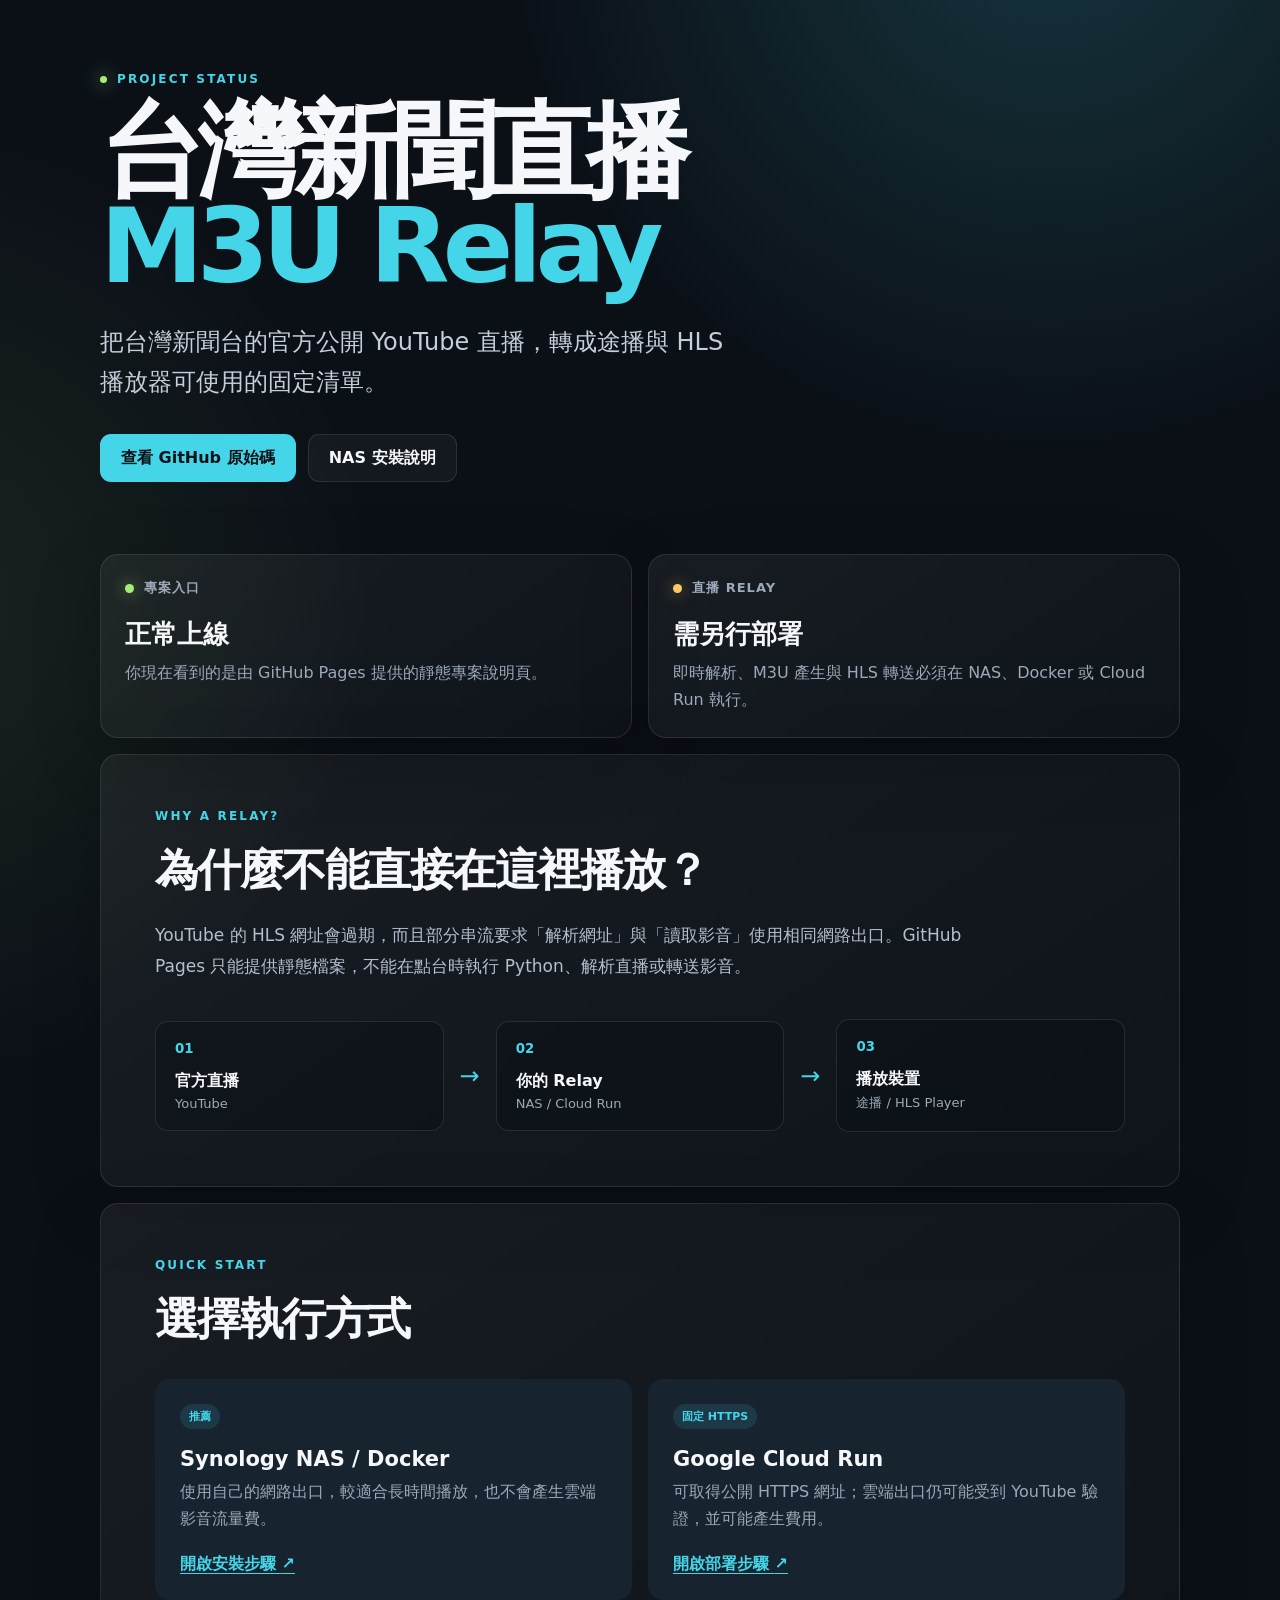
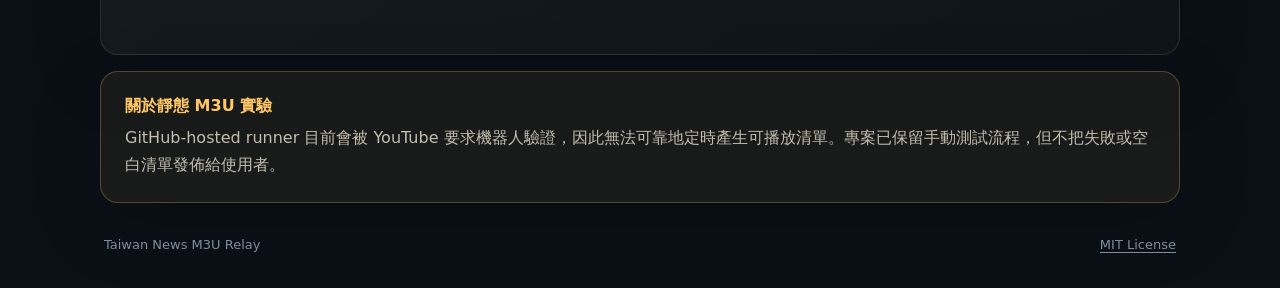
==== docs/index.html @ 3bf529aa "Fix GitHub Pages 404 with project landing page" ====
<!doctype html>
<html lang="zh-Hant">
<head>
  <meta charset="utf-8">
  <meta name="viewport" content="width=device-width,initial-scale=1,viewport-fit=cover">
  <meta name="theme-color" content="#0b1017">
  <meta name="description" content="台灣新聞直播 M3U Relay 專案入口與部署說明。">
  <title>台灣新聞直播 M3U Relay</title>
  <link rel="stylesheet" href="styles.css">
</head>
<body>
  <main class="shell">
    <header class="hero">
      <p class="eyebrow"><span aria-hidden="true"></span> PROJECT STATUS</p>
      <h1>台灣新聞直播<br><em>M3U Relay</em></h1>
      <p class="lead">把台灣新聞台的官方公開 YouTube 直播，轉成途播與 HLS 播放器可使用的固定清單。</p>
      <div class="actions">
        <a class="button primary" href="https://github.com/roger9677gmail/tw-news-m3u">查看 GitHub 原始碼</a>
        <a class="button" href="https://github.com/roger9677gmail/tw-news-m3u/blob/main/README.md#b-%E5%9C%A8-synology-nas-%E5%95%9F%E5%8B%95">NAS 安裝說明</a>
      </div>
    </header>

    <section class="status-grid" aria-label="服務狀態">
      <article class="status-card online">
        <div class="status-heading">
          <span class="status-dot" aria-hidden="true"></span>
          <h2>專案入口</h2>
        </div>
        <strong>正常上線</strong>
        <p>你現在看到的是由 GitHub Pages 提供的靜態專案說明頁。</p>
      </article>

      <article class="status-card runtime">
        <div class="status-heading">
          <span class="status-dot" aria-hidden="true"></span>
          <h2>直播 Relay</h2>
        </div>
        <strong>需另行部署</strong>
        <p>即時解析、M3U 產生與 HLS 轉送必須在 NAS、Docker 或 Cloud Run 執行。</p>
      </article>
    </section>

    <section class="panel explanation">
      <p class="kicker">WHY A RELAY?</p>
      <h2>為什麼不能直接在這裡播放？</h2>
      <p>YouTube 的 HLS 網址會過期，而且部分串流要求「解析網址」與「讀取影音」使用相同網路出口。GitHub Pages 只能提供靜態檔案，不能在點台時執行 Python、解析直播或轉送影音。</p>
      <div class="flow" aria-label="系統資料流">
        <div><small>01</small><b>官方直播</b><span>YouTube</span></div>
        <i aria-hidden="true">→</i>
        <div><small>02</small><b>你的 Relay</b><span>NAS / Cloud Run</span></div>
        <i aria-hidden="true">→</i>
        <div><small>03</small><b>播放裝置</b><span>途播 / HLS Player</span></div>
      </div>
    </section>

    <section class="steps" aria-labelledby="start-title">
      <div class="section-heading">
        <p class="kicker">QUICK START</p>
        <h2 id="start-title">選擇執行方式</h2>
      </div>
      <div class="step-grid">
        <article>
          <span>推薦</span>
          <h3>Synology NAS / Docker</h3>
          <p>使用自己的網路出口，較適合長時間播放，也不會產生雲端影音流量費。</p>
          <a href="https://github.com/roger9677gmail/tw-news-m3u/blob/main/README.md#b-%E5%9C%A8-synology-nas-%E5%95%9F%E5%8B%95">開啟安裝步驟 <b aria-hidden="true">↗</b></a>
        </article>
        <article>
          <span>固定 HTTPS</span>
          <h3>Google Cloud Run</h3>
          <p>可取得公開 HTTPS 網址；雲端出口仍可能受到 YouTube 驗證，並可能產生費用。</p>
          <a href="https://github.com/roger9677gmail/tw-news-m3u/blob/main/GOOGLE_CLOUD.md">開啟部署步驟 <b aria-hidden="true">↗</b></a>
        </article>
      </div>
    </section>

    <aside class="notice">
      <strong>關於靜態 M3U 實驗</strong>
      <p>GitHub-hosted runner 目前會被 YouTube 要求機器人驗證，因此無法可靠地定時產生可播放清單。專案已保留手動測試流程，但不把失敗或空白清單發佈給使用者。</p>
    </aside>

    <footer>
      <span>Taiwan News M3U Relay</span>
      <a href="https://github.com/roger9677gmail/tw-news-m3u/blob/main/LICENSE">MIT License</a>
    </footer>
  </main>
</body>
</html>
---- docs/styles.css ----
:root {
  color-scheme: dark;
  --bg: #0b1017;
  --surface: #121a24;
  --surface-2: #182330;
  --line: rgba(255, 255, 255, 0.1);
  --text: #f5f7fa;
  --muted: #9da9b8;
  --cyan: #44d6e8;
  --lime: #a8ed79;
  --amber: #ffc766;
  font-family: Inter, ui-sans-serif, system-ui, -apple-system, BlinkMacSystemFont, "Segoe UI", sans-serif;
}

* { box-sizing: border-box; }

html { background: var(--bg); }

body {
  margin: 0;
  color: var(--text);
  background:
    radial-gradient(circle at 82% -5%, rgba(68, 214, 232, 0.18), transparent 34rem),
    radial-gradient(circle at -8% 32%, rgba(168, 237, 121, 0.09), transparent 30rem),
    var(--bg);
}

body::before {
  position: fixed;
  inset: 0;
  z-index: -1;
  content: "";
  opacity: 0.28;
  background-image: linear-gradient(rgba(255,255,255,.025) 1px, transparent 1px), linear-gradient(90deg, rgba(255,255,255,.025) 1px, transparent 1px);
  background-size: 36px 36px;
  mask-image: linear-gradient(to bottom, black, transparent 75%);
}

a { color: inherit; }

.shell {
  width: min(1080px, calc(100% - 40px));
  margin: 0 auto;
  padding: 72px 0 36px;
}

.hero { max-width: 760px; }

.eyebrow,
.kicker {
  margin: 0 0 18px;
  color: var(--cyan);
  font-size: 12px;
  font-weight: 800;
  letter-spacing: .18em;
}

.eyebrow { display: flex; align-items: center; gap: 10px; }
.eyebrow span { width: 7px; height: 7px; border-radius: 50%; background: var(--lime); box-shadow: 0 0 18px var(--lime); }

h1 {
  margin: 0;
  font-size: clamp(48px, 9vw, 104px);
  line-height: .91;
  letter-spacing: -.065em;
}

h1 em { color: var(--cyan); font-style: normal; }

.lead {
  max-width: 650px;
  margin: 30px 0 0;
  color: #c5ced9;
  font-size: clamp(18px, 2.4vw, 24px);
  line-height: 1.65;
}

.actions { display: flex; flex-wrap: wrap; gap: 12px; margin-top: 32px; }

.button {
  display: inline-flex;
  min-height: 48px;
  align-items: center;
  justify-content: center;
  padding: 0 20px;
  border: 1px solid var(--line);
  border-radius: 11px;
  background: rgba(255,255,255,.04);
  text-decoration: none;
  font-weight: 750;
  transition: transform .18s ease, border-color .18s ease, background .18s ease;
}

.button:hover { transform: translateY(-2px); border-color: rgba(255,255,255,.28); background: rgba(255,255,255,.08); }
.button.primary { border-color: transparent; background: var(--cyan); color: #071117; }
.button.primary:hover { background: #75e7f2; }

.status-grid,
.step-grid { display: grid; grid-template-columns: repeat(2, 1fr); gap: 16px; }
.status-grid { margin-top: 72px; }

.status-card,
.panel,
.steps,
.notice {
  border: 1px solid var(--line);
  border-radius: 18px;
  background: linear-gradient(145deg, rgba(255,255,255,.055), rgba(255,255,255,.02));
  box-shadow: 0 20px 70px rgba(0,0,0,.2);
}

.status-card { padding: 24px; }
.status-heading { display: flex; align-items: center; gap: 10px; }
.status-heading h2 { margin: 0; color: var(--muted); font-size: 13px; letter-spacing: .08em; text-transform: uppercase; }
.status-dot { width: 9px; height: 9px; border-radius: 50%; }
.online .status-dot { background: var(--lime); box-shadow: 0 0 16px rgba(168,237,121,.7); }
.runtime .status-dot { background: var(--amber); box-shadow: 0 0 16px rgba(255,199,102,.55); }
.status-card strong { display: block; margin-top: 20px; font-size: 26px; }
.status-card p { margin: 8px 0 0; color: var(--muted); line-height: 1.65; }

.panel { margin-top: 16px; padding: clamp(26px, 5vw, 54px); }
.panel h2,
.steps h2 { margin: 0; font-size: clamp(28px, 4vw, 44px); letter-spacing: -.035em; }
.explanation > p:not(.kicker) { max-width: 820px; margin: 20px 0 0; color: #b4bfcc; font-size: 17px; line-height: 1.8; }

.flow { display: grid; grid-template-columns: 1fr auto 1fr auto 1fr; align-items: center; gap: 16px; margin-top: 38px; }
.flow div { min-width: 0; padding: 19px; border: 1px solid var(--line); border-radius: 13px; background: rgba(5,10,15,.3); }
.flow small { display: block; color: var(--cyan); font-weight: 800; }
.flow b { display: block; margin-top: 15px; }
.flow span { display: block; margin-top: 4px; color: var(--muted); font-size: 13px; }
.flow i { color: var(--cyan); font-style: normal; font-size: 24px; }

.steps { margin-top: 16px; padding: clamp(26px, 5vw, 54px); }
.section-heading { margin-bottom: 30px; }
.step-grid article { position: relative; padding: 25px; border-radius: 15px; background: var(--surface-2); }
.step-grid article > span { display: inline-block; padding: 5px 9px; border-radius: 100px; background: rgba(68,214,232,.12); color: var(--cyan); font-size: 11px; font-weight: 800; }
.step-grid h3 { margin: 18px 0 8px; font-size: 21px; }
.step-grid p { margin: 0; color: var(--muted); line-height: 1.65; }
.step-grid a { display: inline-block; margin-top: 22px; color: var(--cyan); text-underline-offset: 4px; font-weight: 700; }

.notice { margin-top: 16px; padding: 24px; border-color: rgba(255,199,102,.26); background: rgba(255,199,102,.06); }
.notice strong { color: var(--amber); }
.notice p { margin: 8px 0 0; color: #c4bdaf; line-height: 1.65; }

footer { display: flex; justify-content: space-between; gap: 16px; padding: 34px 4px 0; color: #7f8c9b; font-size: 13px; }
footer a { text-underline-offset: 3px; }

@media (max-width: 720px) {
  .shell { width: min(100% - 28px, 1080px); padding-top: 44px; }
  .status-grid,
  .step-grid { grid-template-columns: 1fr; }
  .status-grid { margin-top: 52px; }
  .flow { grid-template-columns: 1fr; }
  .flow i { transform: rotate(90deg); justify-self: center; }
  footer { flex-direction: column; }
}

@media (prefers-reduced-motion: reduce) {
  *, *::before, *::after { scroll-behavior: auto !important; transition: none !important; }
}
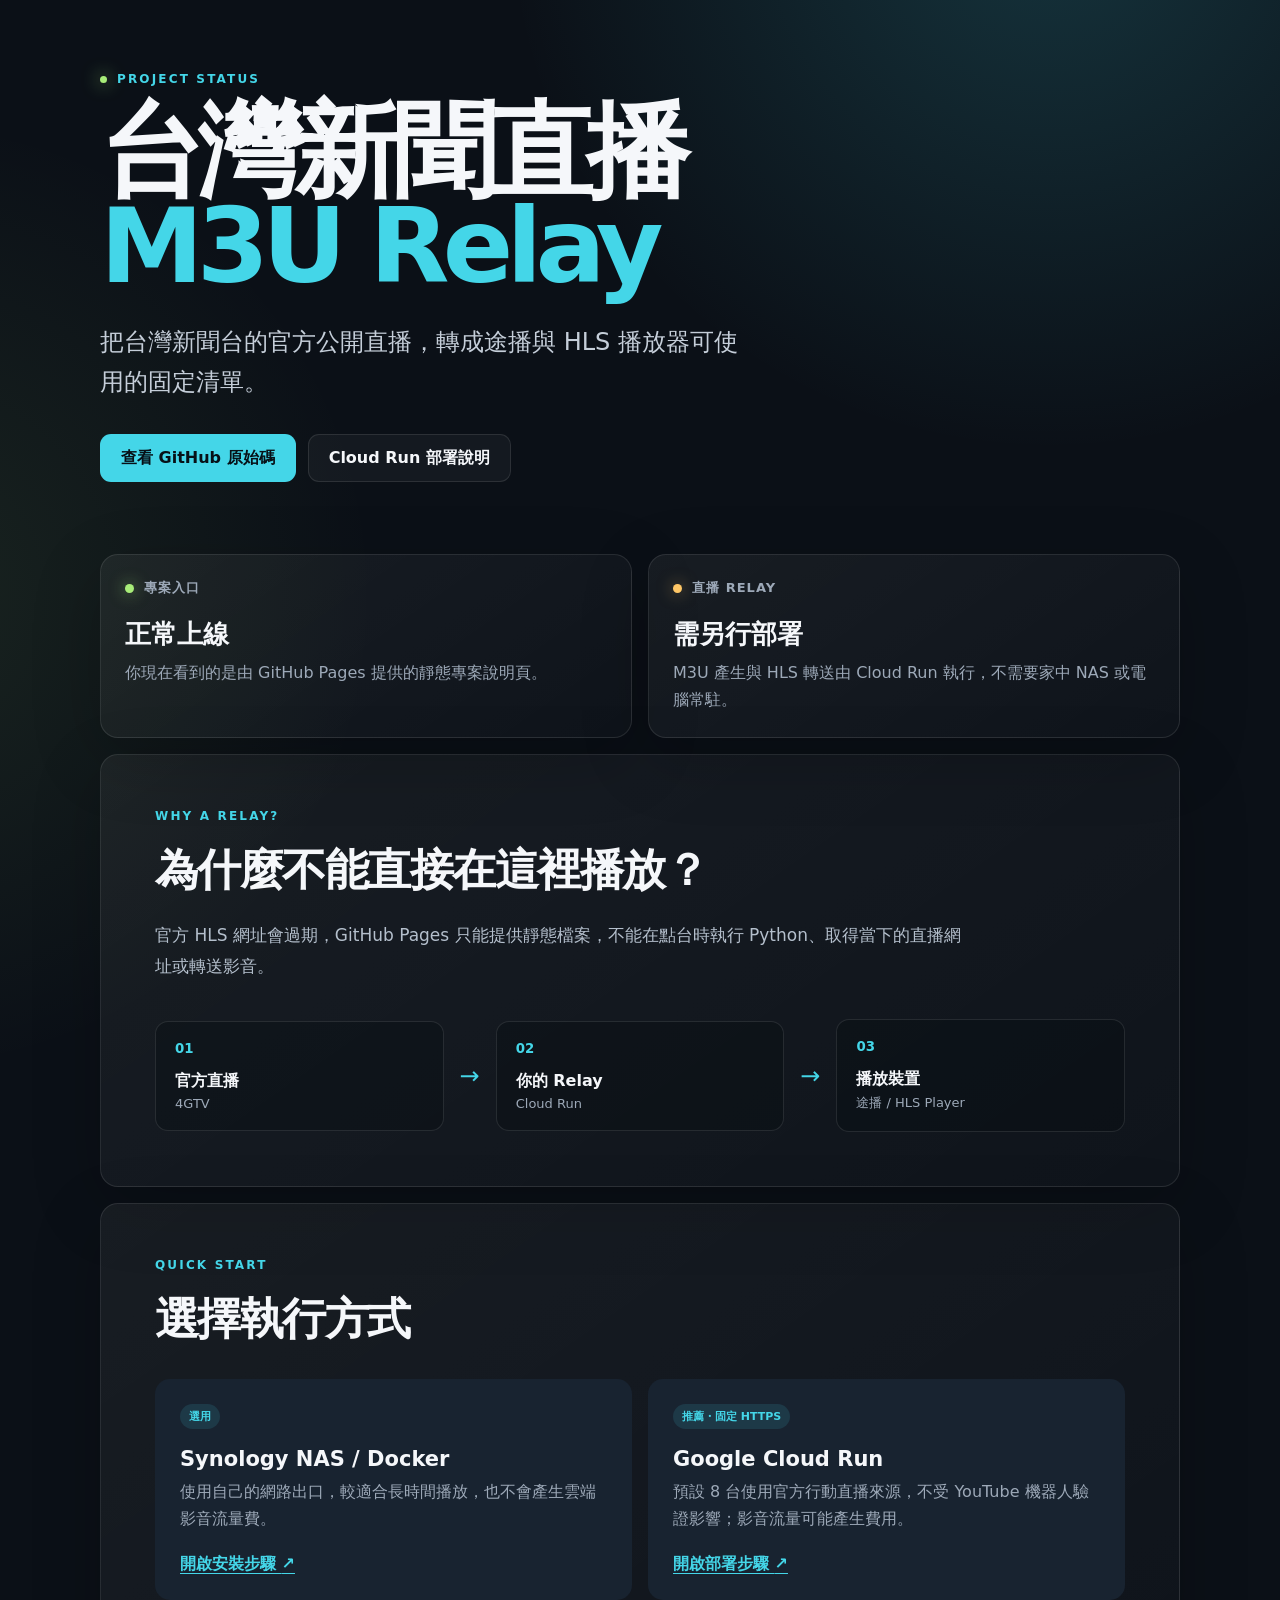
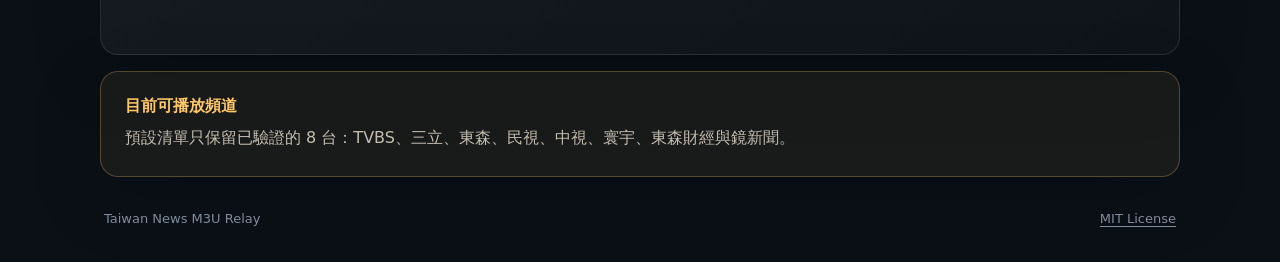
==== commit 87134f58: "Use official 4GTV streams on Cloud Run" ====
--- a/docs/index.html
+++ b/docs/index.html
@@ -6,6 +6,7 @@
   <meta name="theme-color" content="#0b1017">
   <meta name="description" content="台灣新聞直播 M3U Relay 專案入口與部署說明。">
   <title>台灣新聞直播 M3U Relay</title>
+  <link rel="icon" href="favicon.svg" type="image/svg+xml">
   <link rel="stylesheet" href="styles.css">
 </head>
 <body>
@@ -13,10 +14,10 @@
     <header class="hero">
       <p class="eyebrow"><span aria-hidden="true"></span> PROJECT STATUS</p>
       <h1>台灣新聞直播<br><em>M3U Relay</em></h1>
-      <p class="lead">把台灣新聞台的官方公開 YouTube 直播，轉成途播與 HLS 播放器可使用的固定清單。</p>
+      <p class="lead">把台灣新聞台的官方公開直播，轉成途播與 HLS 播放器可使用的固定清單。</p>
       <div class="actions">
         <a class="button primary" href="https://github.com/roger9677gmail/tw-news-m3u">查看 GitHub 原始碼</a>
-        <a class="button" href="https://github.com/roger9677gmail/tw-news-m3u/blob/main/README.md#b-%E5%9C%A8-synology-nas-%E5%95%9F%E5%8B%95">NAS 安裝說明</a>
+        <a class="button" href="https://github.com/roger9677gmail/tw-news-m3u/blob/main/GOOGLE_CLOUD.md">Cloud Run 部署說明</a>
       </div>
     </header>
 
@@ -36,18 +37,18 @@
           <h2>直播 Relay</h2>
         </div>
         <strong>需另行部署</strong>
-        <p>即時解析、M3U 產生與 HLS 轉送必須在 NAS、Docker 或 Cloud Run 執行。</p>
+        <p>M3U 產生與 HLS 轉送由 Cloud Run 執行，不需要家中 NAS 或電腦常駐。</p>
       </article>
     </section>
 
     <section class="panel explanation">
       <p class="kicker">WHY A RELAY?</p>
       <h2>為什麼不能直接在這裡播放？</h2>
-      <p>YouTube 的 HLS 網址會過期，而且部分串流要求「解析網址」與「讀取影音」使用相同網路出口。GitHub Pages 只能提供靜態檔案，不能在點台時執行 Python、解析直播或轉送影音。</p>
+      <p>官方 HLS 網址會過期，GitHub Pages 只能提供靜態檔案，不能在點台時執行 Python、取得當下的直播網址或轉送影音。</p>
       <div class="flow" aria-label="系統資料流">
-        <div><small>01</small><b>官方直播</b><span>YouTube</span></div>
+        <div><small>01</small><b>官方直播</b><span>4GTV</span></div>
         <i aria-hidden="true">→</i>
-        <div><small>02</small><b>你的 Relay</b><span>NAS / Cloud Run</span></div>
+        <div><small>02</small><b>你的 Relay</b><span>Cloud Run</span></div>
         <i aria-hidden="true">→</i>
         <div><small>03</small><b>播放裝置</b><span>途播 / HLS Player</span></div>
       </div>
@@ -60,23 +61,23 @@
       </div>
       <div class="step-grid">
         <article>
-          <span>推薦</span>
+          <span>選用</span>
           <h3>Synology NAS / Docker</h3>
           <p>使用自己的網路出口，較適合長時間播放，也不會產生雲端影音流量費。</p>
           <a href="https://github.com/roger9677gmail/tw-news-m3u/blob/main/README.md#b-%E5%9C%A8-synology-nas-%E5%95%9F%E5%8B%95">開啟安裝步驟 <b aria-hidden="true">↗</b></a>
         </article>
         <article>
-          <span>固定 HTTPS</span>
+          <span>推薦・固定 HTTPS</span>
           <h3>Google Cloud Run</h3>
-          <p>可取得公開 HTTPS 網址；雲端出口仍可能受到 YouTube 驗證，並可能產生費用。</p>
+          <p>預設 8 台使用官方行動直播來源，不受 YouTube 機器人驗證影響；影音流量可能產生費用。</p>
           <a href="https://github.com/roger9677gmail/tw-news-m3u/blob/main/GOOGLE_CLOUD.md">開啟部署步驟 <b aria-hidden="true">↗</b></a>
         </article>
       </div>
     </section>
 
     <aside class="notice">
-      <strong>關於靜態 M3U 實驗</strong>
-      <p>GitHub-hosted runner 目前會被 YouTube 要求機器人驗證，因此無法可靠地定時產生可播放清單。專案已保留手動測試流程，但不把失敗或空白清單發佈給使用者。</p>
+      <strong>目前可播放頻道</strong>
+      <p>預設清單只保留已驗證的 8 台：TVBS、三立、東森、民視、中視、寰宇、東森財經與鏡新聞。</p>
     </aside>
 
     <footer>
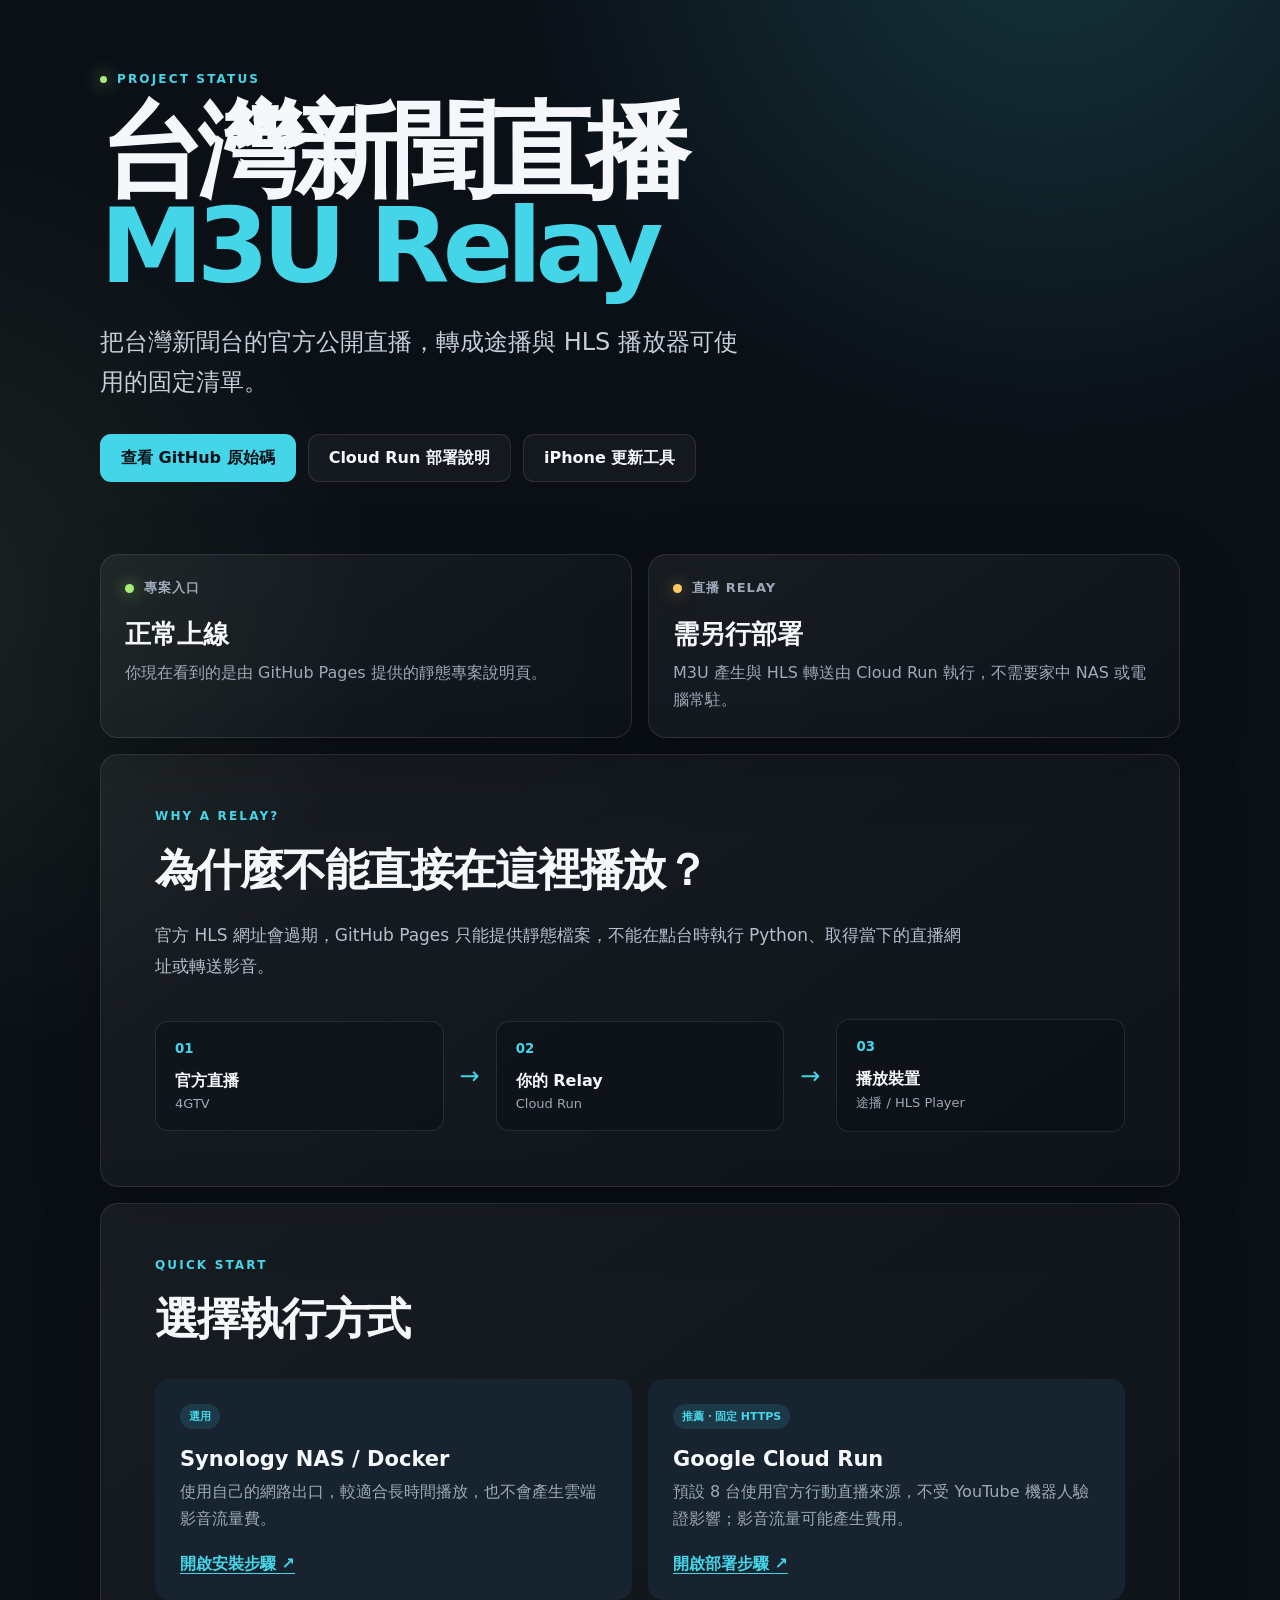
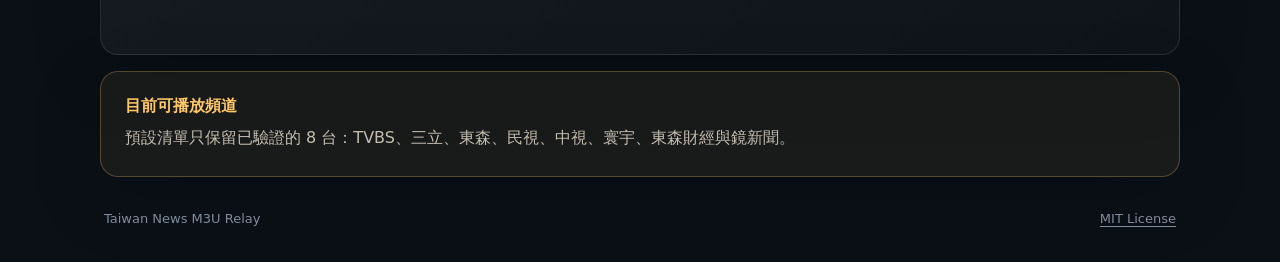
==== commit ef6dea44: "Add iPhone stream refresh flow" ====
--- a/docs/index.html
+++ b/docs/index.html
@@ -18,6 +18,7 @@
       <div class="actions">
         <a class="button primary" href="https://github.com/roger9677gmail/tw-news-m3u">查看 GitHub 原始碼</a>
         <a class="button" href="https://github.com/roger9677gmail/tw-news-m3u/blob/main/GOOGLE_CLOUD.md">Cloud Run 部署說明</a>
+        <a class="button" href="iphone-refresh.html">iPhone 更新工具</a>
       </div>
     </header>
 
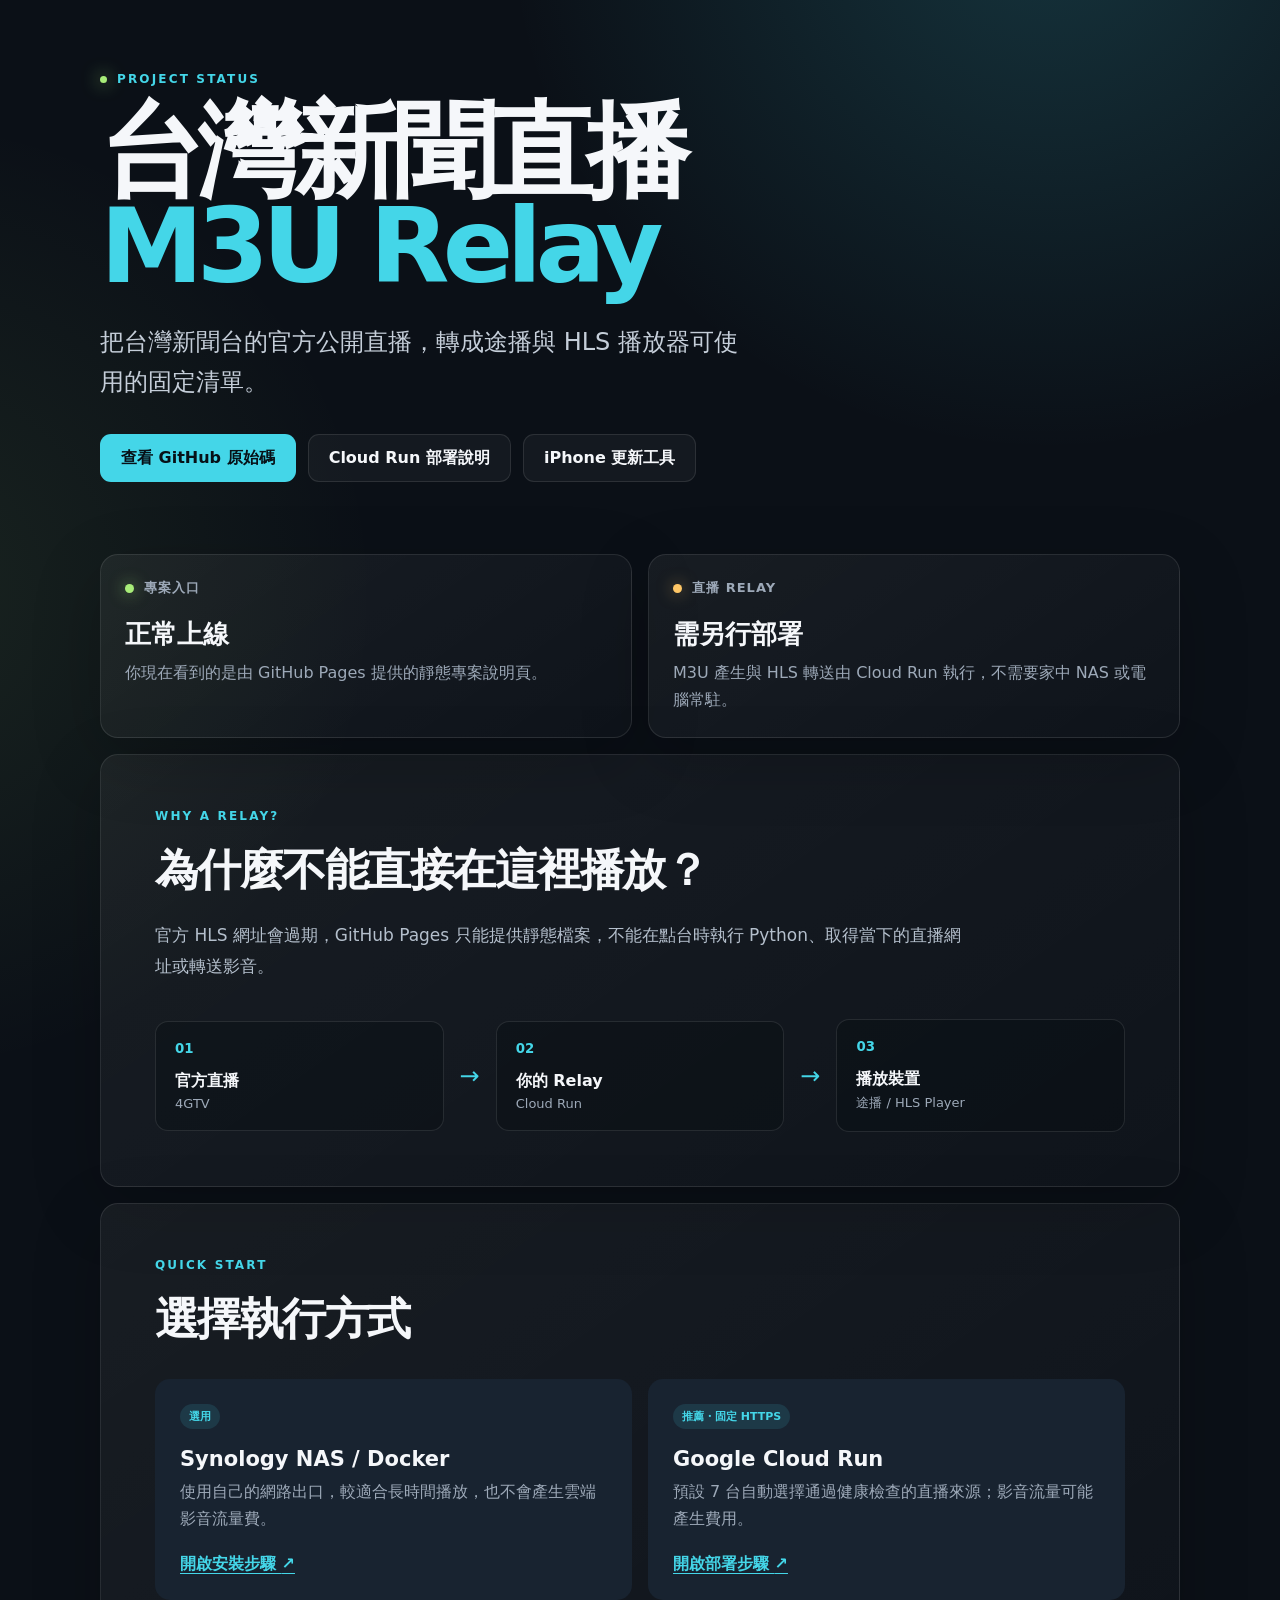
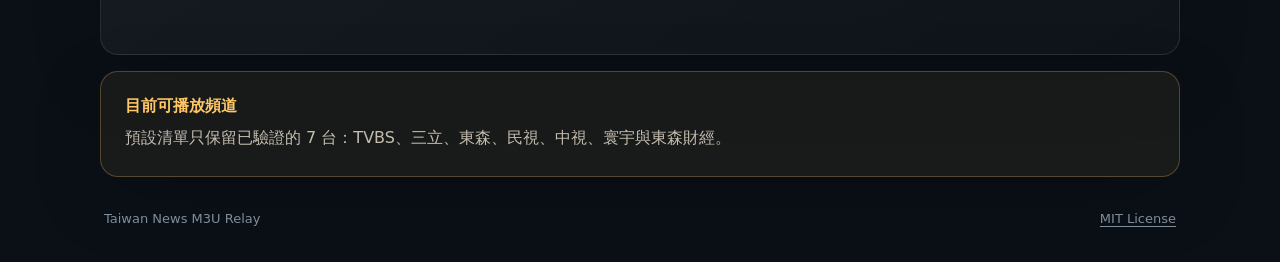
==== commit e017d70a: "Remove unavailable MNews channel" ====
--- a/docs/index.html
+++ b/docs/index.html
@@ -70,7 +70,7 @@
         <article>
           <span>推薦・固定 HTTPS</span>
           <h3>Google Cloud Run</h3>
-          <p>預設 8 台使用官方行動直播來源，不受 YouTube 機器人驗證影響；影音流量可能產生費用。</p>
+          <p>預設 7 台自動選擇通過健康檢查的直播來源；影音流量可能產生費用。</p>
           <a href="https://github.com/roger9677gmail/tw-news-m3u/blob/main/GOOGLE_CLOUD.md">開啟部署步驟 <b aria-hidden="true">↗</b></a>
         </article>
       </div>
@@ -78,7 +78,7 @@
 
     <aside class="notice">
       <strong>目前可播放頻道</strong>
-      <p>預設清單只保留已驗證的 8 台：TVBS、三立、東森、民視、中視、寰宇、東森財經與鏡新聞。</p>
+      <p>預設清單只保留已驗證的 7 台：TVBS、三立、東森、民視、中視、寰宇與東森財經。</p>
     </aside>
 
     <footer>
